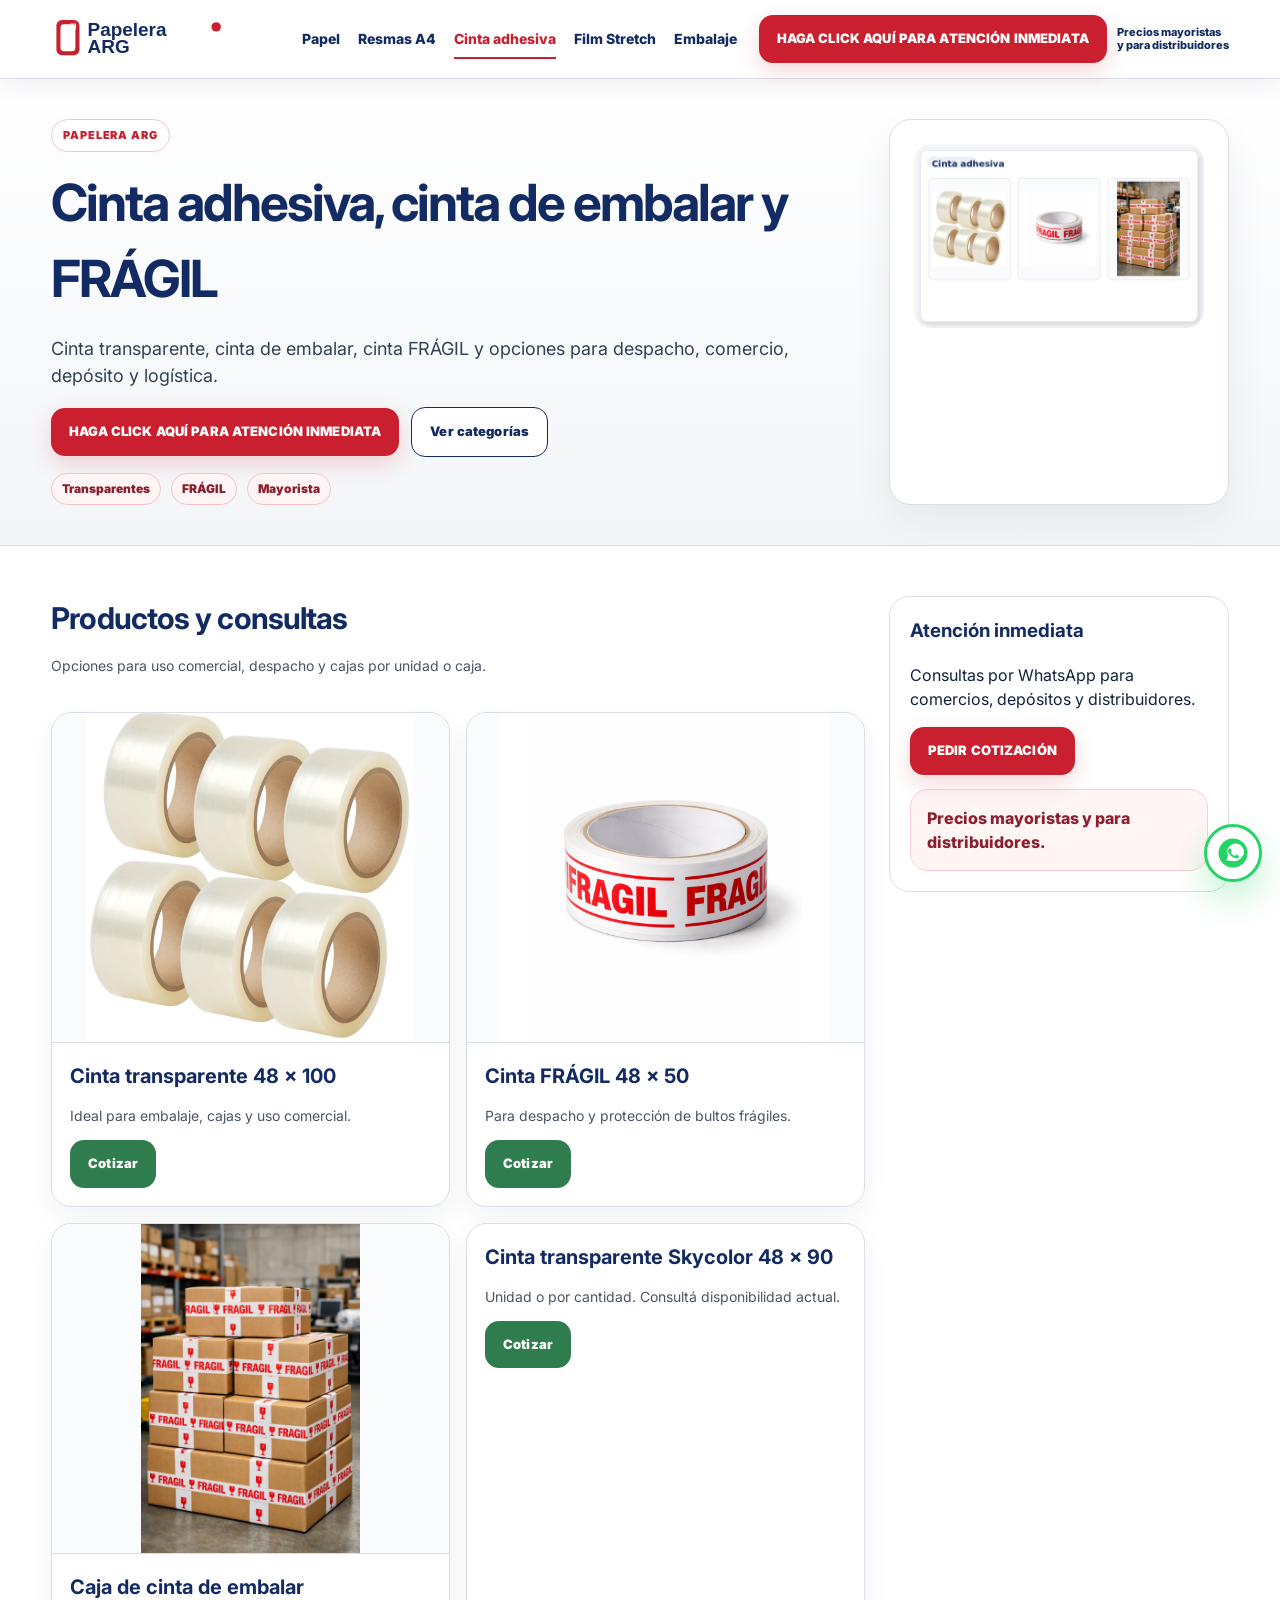
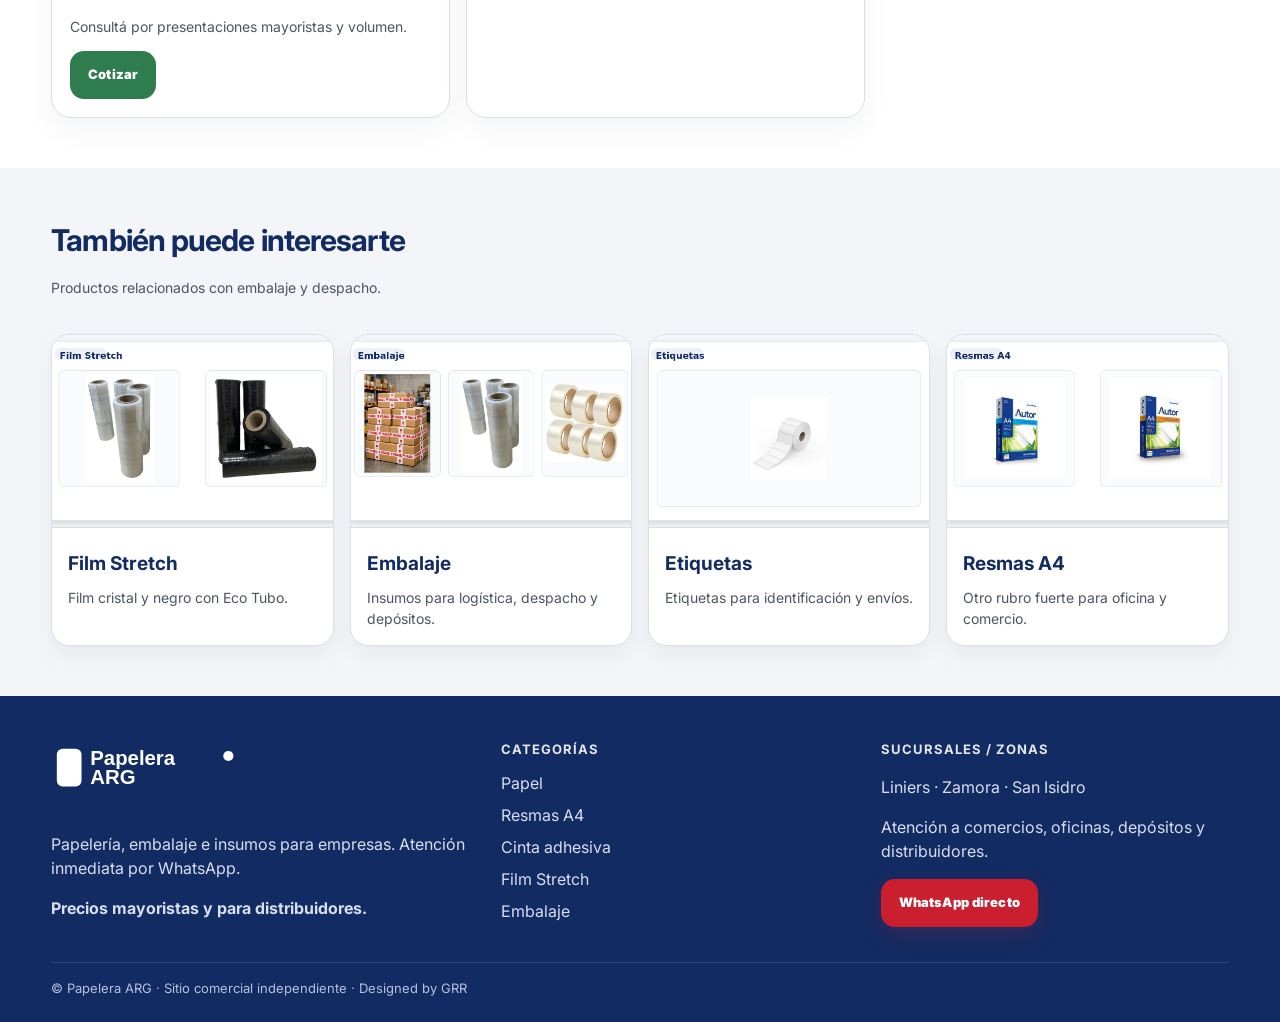
==== cinta-adhesiva.html @ b4f0dc04 "update" ====
<!doctype html><html lang="es-AR"><head><meta charset="utf-8"><meta name="viewport" content="width=device-width, initial-scale=1"><title>Cinta adhesiva, cinta de embalar y FRÁGIL | Papelera ARG</title><meta name="description" content="Cinta transparente, cinta de embalar y cinta FRÁGIL para cajas, despacho y depósito."><link rel="canonical" href="https://www.papelera-arg.com.ar/cinta-adhesiva.html"><meta property="og:title" content="Cinta adhesiva, cinta de embalar y FRÁGIL | Papelera ARG"><meta property="og:description" content="Cinta transparente, cinta de embalar y cinta FRÁGIL para cajas, despacho y depósito."><meta property="og:type" content="website"><link rel="icon" href="assets/img/favicon.svg" type="image/svg+xml"><link rel="preconnect" href="https://fonts.googleapis.com"><link rel="preconnect" href="https://fonts.gstatic.com" crossorigin><link href="https://fonts.googleapis.com/css2?family=Inter:wght@400;600;700;800;900&display=swap" rel="stylesheet"><link rel="stylesheet" href="assets/style.css"></head><body><header class="topbar"><div class="container nav"><a class="logo" href="index.html"><img src="assets/img/logo.svg" alt="Papelera ARG"></a><nav class="menu" data-menu><a class="" href="papel.html">Papel</a><a class="" href="resmas-a4.html">Resmas A4</a><a class="active" href="cinta-adhesiva.html">Cinta adhesiva</a><a class="" href="film-stretch.html">Film Stretch</a><a class="" href="embalaje.html">Embalaje</a></nav><div class="top-action"><a class="btn primary" href="https://wa.me/5491159468220?text=Hola%2C%20vengo%20de%20Papelera%20ARG.%20Quiero%20atenci%C3%B3n%20inmediata%20por%20una%20cotizaci%C3%B3n." target="_blank" rel="noopener">HAGA CLICK AQUÍ PARA ATENCIÓN INMEDIATA</a><span class="micro">Precios mayoristas<br>y para distribuidores</span></div><button class="mobile-toggle" data-menu-toggle>Menú</button></div></header><main>
<section class="page-hero"><div class="container content-grid"><div><span class="kicker">Papelera ARG</span><h1>Cinta adhesiva, cinta de embalar y FRÁGIL</h1><p>Cinta transparente, cinta de embalar, cinta FRÁGIL y opciones para despacho, comercio, depósito y logística.</p><div class="hero-actions"><a class="btn primary" href="https://wa.me/5491159468220?text=Hola%2C%20vengo%20de%20Papelera%20ARG.%20Quiero%20cotizar%20cinta%20adhesiva." target="_blank">HAGA CLICK AQUÍ PARA ATENCIÓN INMEDIATA</a><a class="btn outline" href="index.html#productos">Ver categorías</a></div><div class="quick-links"><span class="tag">Transparentes</span><span class="tag">FRÁGIL</span><span class="tag">Mayorista</span></div></div><div class="hero-visual"><img src="assets/img/cintas-card.png" alt="Cinta adhesiva"></div></div></section>
<section class="section"><div class="container content-grid"><div><div class="section-head"><div><h2>Productos y consultas</h2><p>Opciones para uso comercial, despacho y cajas por unidad o caja.</p></div></div><div class="product-grid"><div class="card product-card-image"><img src="assets/img/tape_transparent.png" alt="Cinta transparente"><div class="product"><h3>Cinta transparente 48 x 100</h3><p>Ideal para embalaje, cajas y uso comercial.</p><a class="btn green" href="https://wa.me/5491159468220?text=Hola%2C%20Quiero%20cotizar%20Cinta%20transparente%2048x100" target="_blank">Cotizar</a></div></div><div class="card product-card-image"><img src="assets/img/fragil_roll.png" alt="Cinta FRÁGIL"><div class="product"><h3>Cinta FRÁGIL 48 x 50</h3><p>Para despacho y protección de bultos frágiles.</p><a class="btn green" href="https://wa.me/5491159468220?text=Hola%2C%20Quiero%20cotizar%20Cinta%20FR%C3%81GIL%2048x50" target="_blank">Cotizar</a></div></div><div class="card product-card-image"><img src="assets/img/fragil_boxes.png" alt="Cajas con cinta frágil"><div class="product"><h3>Caja de cinta de embalar</h3><p>Consultá por presentaciones mayoristas y volumen.</p><a class="btn green" href="https://wa.me/5491159468220?text=Hola%2C%20Quiero%20cotizar%20caja%20de%20cinta%20de%20embalar" target="_blank">Cotizar</a></div></div><div class="card product"><h3>Cinta transparente Skycolor 48 x 90</h3><p>Unidad o por cantidad. Consultá disponibilidad actual.</p><a class="btn green" href="https://wa.me/5491159468220?text=Hola%2C%20Quiero%20cotizar%20Cinta%20transparente%20Skycolor%2048x90" target="_blank">Cotizar</a></div></div></div><aside class="sidebox"><h3>Atención inmediata</h3><p>Consultas por WhatsApp para comercios, depósitos y distribuidores.</p><a class="btn primary" href="https://wa.me/5491159468220?text=Hola%2C%20vengo%20de%20Papelera%20ARG.%20Quiero%20cotizar%20cinta%20adhesiva." target="_blank">PEDIR COTIZACIÓN</a><div style="height:14px"></div><div class="notice">Precios mayoristas y para distribuidores.</div></aside></div></section>
<section class="section alt"><div class="container"><div class="section-head"><div><h2>También puede interesarte</h2><p>Productos relacionados con embalaje y despacho.</p></div></div><div class="mini-grid"><div class="mini-card"><img src="assets/img/film-card.png" alt="Film Stretch"><div class="body"><h3>Film Stretch</h3><p>Film cristal y negro con Eco Tubo.</p></div></div><div class="mini-card"><img src="assets/img/embalaje-card.png" alt="Embalaje"><div class="body"><h3>Embalaje</h3><p>Insumos para logística, despacho y depósitos.</p></div></div><div class="mini-card"><img src="assets/img/labels-card.png" alt="Etiquetas"><div class="body"><h3>Etiquetas</h3><p>Etiquetas para identificación y envíos.</p></div></div><div class="mini-card"><img src="assets/img/resmas-card.png" alt="Resmas"><div class="body"><h3>Resmas A4</h3><p>Otro rubro fuerte para oficina y comercio.</p></div></div></div></div></section>
</main><footer class="footer"><div class="container"><div class="footer-grid"><div><img src="assets/img/logo.svg" alt="Papelera ARG" style="height:58px;filter:brightness(0) invert(1);margin-bottom:12px"><p>Papelería, embalaje e insumos para empresas. Atención inmediata por WhatsApp.</p><p><strong>Precios mayoristas y para distribuidores.</strong></p></div><div><h4>Categorías</h4><div class="footer-links"><a href="papel.html">Papel</a><a href="resmas-a4.html">Resmas A4</a><a href="cinta-adhesiva.html">Cinta adhesiva</a><a href="film-stretch.html">Film Stretch</a><a href="embalaje.html">Embalaje</a></div></div><div><h4>Sucursales / zonas</h4><p>Liniers · Zamora · San Isidro</p><p>Atención a comercios, oficinas, depósitos y distribuidores.</p><a class="btn primary" href="https://wa.me/5491159468220?text=Hola%2C%20vengo%20de%20Papelera%20ARG.%20Quiero%20pedir%20una%20cotizaci%C3%B3n." target="_blank">WhatsApp directo</a></div></div><div class="copy">© Papelera ARG · Sitio comercial independiente · Designed by GRR</div></div></footer><a class="float-wa" aria-label="WhatsApp" href="https://wa.me/5491159468220?text=Hola%2C%20vengo%20de%20Papelera%20ARG.%20Quiero%20pedir%20una%20cotizaci%C3%B3n." target="_blank"><img src="assets/img/wa.svg" alt="WhatsApp"></a><script src="assets/app.js"></script></body></html>
---- assets/style.css ----
:root{
  --navy:#132b63;
  --navy2:#0f2250;
  --red:#c91f2e;
  --red2:#ab1b28;
  --green:#2f7d4e;
  --ink:#14213d;
  --muted:#4b5563;
  --line:#d9dee7;
  --soft:#f3f5f8;
  --soft2:#eef1f5;
  --wa:#25D366;
}
*{box-sizing:border-box}
html{scroll-behavior:smooth}
body{margin:0;font-family:Inter,Arial,sans-serif;color:var(--ink);background:#fff;line-height:1.5}
a{text-decoration:none;color:inherit}
img{max-width:100%}
.container{width:min(1180px,92%);margin:auto}
.topbar{position:sticky;top:0;z-index:50;background:#fff;border-bottom:1px solid var(--line);box-shadow:0 8px 24px rgba(20,33,61,.06)}
.nav{min-height:78px;display:flex;align-items:center;gap:22px}
.logo img{height:54px;display:block}
.menu{display:flex;gap:18px;margin-left:auto;font-weight:800;font-size:14px}
.menu a{padding:8px 0;color:var(--navy);border-bottom:2px solid transparent}
.menu a:hover,.menu a.active{color:var(--red);border-color:var(--red)}
.top-action{display:flex;align-items:center;gap:10px}
.btn{display:inline-flex;align-items:center;justify-content:center;border-radius:14px;padding:14px 18px;font-weight:900;font-size:13px;letter-spacing:.01em;border:0;transition:.18s;text-align:center}
.primary{background:var(--red);color:#fff;box-shadow:0 8px 22px rgba(201,31,46,.18)}
.primary:hover{background:var(--red2)}
.green{background:var(--green);color:#fff}
.outline{border:1px solid var(--navy);background:#fff;color:var(--navy)}
.micro{font-size:11px;color:var(--navy);font-weight:800;line-height:1.2;max-width:120px}
.mobile-toggle{display:none;border:1px solid var(--line);background:#fff;border-radius:12px;padding:10px 12px;font-weight:900;color:var(--navy)}
.hero{background:linear-gradient(180deg,#fff 0,var(--soft) 100%);padding:54px 0 34px}
.hero-grid,.eco-box{display:grid;grid-template-columns:1.08fr .92fr;gap:34px;align-items:center}
.kicker{display:inline-flex;background:#fff;color:var(--red);border:1px solid #f3c6cc;padding:7px 11px;border-radius:999px;text-transform:uppercase;font-size:11px;font-weight:900;letter-spacing:.08em}
.hero h1{font-size:clamp(34px,5vw,58px);line-height:1.02;margin:16px 0 12px;letter-spacing:-.04em;color:var(--navy)}
.lead{font-size:18px;color:#334155;max-width:760px;margin:0 0 20px}
.hero-actions{display:flex;gap:12px;flex-wrap:wrap;align-items:center}
.hero-visual{background:#fff;border:1px solid var(--line);border-radius:22px;padding:24px;box-shadow:0 18px 42px rgba(20,33,61,.06)}
.hero-visual h3{margin:0 0 12px;color:var(--navy);font-size:20px}
.hero-list{display:grid;gap:10px}
.hero-list div{background:var(--soft);border:1px solid var(--line);border-left:4px solid var(--red);border-radius:12px;padding:12px 14px;font-weight:700;color:var(--navy)}
.hero-note{margin-top:14px;color:var(--muted);font-size:14px}
.trust-row{display:grid;grid-template-columns:repeat(3,1fr);gap:12px;margin-top:22px}
.trust{background:#fff;border:1px solid var(--line);border-radius:16px;padding:15px}
.trust strong{display:block;margin-bottom:4px;color:var(--navy)}
.trust span,.cat-body p,.section-head p,.branch p,.product p,.mini-text{color:var(--muted);font-size:14px}
.section{padding:50px 0}
.section.alt{background:var(--soft)}
.section-head{display:flex;align-items:end;justify-content:space-between;gap:18px;margin-bottom:22px}
.section-head h2{margin:0;font-size:30px;letter-spacing:-.03em;color:var(--navy)}
.grid{display:grid;gap:18px}
.cols-5{grid-template-columns:repeat(5,1fr)}
.cols-4{grid-template-columns:repeat(4,1fr)}
.cols-3{grid-template-columns:repeat(3,1fr)}
.card{background:#fff;border:1px solid var(--line);border-radius:20px;overflow:hidden;box-shadow:0 12px 28px rgba(20,33,61,.05)}
.cat-card{transition:.18s}
.cat-card:hover{transform:translateY(-3px);box-shadow:0 18px 36px rgba(20,33,61,.10)}
.cat-card img{width:100%;aspect-ratio:1.45/1;object-fit:cover;border-bottom:1px solid var(--line);background:#f8fafc}
.cat-body,.product{padding:18px}
.cat-body h3,.product h3{margin:0 0 8px;font-size:20px;color:var(--navy)}
.tags{display:flex;gap:8px;flex-wrap:wrap;margin-top:10px}
.tag{font-size:12px;background:#eef2ff;color:var(--navy);padding:6px 10px;border-radius:999px;font-weight:900;border:1px solid #d7def3}
.secondary-strip{display:grid;grid-template-columns:repeat(4,1fr);gap:12px;margin-top:18px}
.secondary-item{background:#fff;border:1px dashed #c8cfdb;border-radius:14px;padding:14px;text-align:center;font-weight:800;color:var(--navy)}
.eco-band{background:linear-gradient(135deg,#f7faf8,#eef4ef);border-top:1px solid var(--line);border-bottom:1px solid var(--line);padding:50px 0}
.eco-title{font-size:40px;line-height:1.03;margin:10px 0;color:var(--navy)}
.eco-list{display:grid;gap:12px}
.eco-item{background:#fff;border:1px solid #cfe1d4;border-left:6px solid var(--green);border-radius:16px;padding:16px;font-weight:900;color:#214f34}
.branch-grid{display:grid;grid-template-columns:repeat(3,1fr);gap:16px}
.branch{border:1px solid var(--line);border-radius:18px;padding:18px;background:#fff}
.branch strong{color:var(--navy)}
.footer{background:var(--navy);color:#e5e7eb;padding:44px 0 24px}
.footer-grid{display:grid;grid-template-columns:1.2fr 1fr 1fr;gap:32px}
.footer p{color:#d8dfef}.footer h4{margin:0 0 12px;text-transform:uppercase;font-size:13px;letter-spacing:.08em}.footer-links{display:grid;gap:8px;color:#d8dfef}.copy{border-top:1px solid rgba(255,255,255,.12);margin-top:26px;padding-top:16px;color:#b6c1db;font-size:13px}
.float-wa{position:fixed;right:18px;bottom:18px;width:58px;height:58px;border-radius:50%;background:#fff;display:flex;align-items:center;justify-content:center;box-shadow:0 16px 34px rgba(37,211,102,.28);z-index:60;border:3px solid var(--wa)}
.float-wa img{width:30px;height:30px;display:block}
.page-hero{background:linear-gradient(180deg,#fff 0,var(--soft) 100%);border-bottom:1px solid var(--line);padding:40px 0}
.page-hero h1{font-size:clamp(32px,4vw,52px);margin:12px 0 10px;letter-spacing:-.04em;color:var(--navy)}
.page-hero p{max-width:760px;color:#334155;font-size:18px}.content-grid{display:grid;grid-template-columns:1fr 340px;gap:24px}.sidebox{background:#fff;border:1px solid var(--line);border-radius:20px;padding:20px;align-self:start;position:sticky;top:96px}.sidebox h3{color:var(--navy);margin-top:0}.notice{background:#fff5f5;border:1px solid #fecdd3;border-radius:18px;padding:16px;color:#8a1f2d;font-weight:800}
.quick-links{display:flex;flex-wrap:wrap;gap:10px;margin-top:16px}
.quick-links .tag{background:#fff5f5;color:#8a1f2d;border-color:#f5c2cb}
@media(max-width:980px){.menu{display:none;position:absolute;left:4%;right:4%;top:78px;background:#fff;border:1px solid var(--line);border-radius:18px;padding:14px;box-shadow:0 18px 45px rgba(15,23,42,.12)}.menu.open{display:grid}.mobile-toggle{display:block;margin-left:auto}.top-action{display:flex;gap:8px;margin-left:auto}.top-action .btn{font-size:11px;padding:10px 12px;line-height:1.2}.top-action .micro{display:none}.hero-grid,.eco-box,.content-grid{grid-template-columns:1fr}.cols-5,.cols-4{grid-template-columns:repeat(2,1fr)}.cols-3,.branch-grid,.footer-grid,.trust-row,.secondary-strip{grid-template-columns:1fr}.nav{gap:12px}.logo img{height:46px}.btn{padding:12px 14px}.hero h1{font-size:42px}.lead{font-size:17px}}
@media(max-width:540px){.cols-5,.cols-4{grid-template-columns:1fr}.hero{padding-top:34px}.section{padding:38px 0}.hero-actions{align-items:stretch}.hero-actions .btn{width:100%}.nav{min-height:72px}.menu{top:72px}.hero h1{font-size:36px}.eco-title{font-size:31px}.float-wa{width:54px;height:54px}.section-head h2{font-size:26px}.logo img{height:42px}.top-action .btn{font-size:10px;padding:9px 10px}.mobile-toggle{padding:8px 10px}}


.hero-visual img,.hero-photo{width:100%;border-radius:18px;display:block}
.mini-grid{display:grid;grid-template-columns:repeat(4,1fr);gap:16px}
.mini-card{background:#fff;border:1px solid var(--line);border-radius:18px;overflow:hidden;box-shadow:0 10px 24px rgba(20,33,61,.05)}
.mini-card img{width:100%;aspect-ratio:1.45/1;object-fit:cover;background:#fafbfc;border-bottom:1px solid var(--line)}
.mini-card .body{padding:16px}.mini-card h3{margin:0 0 8px;font-size:19px;color:var(--navy)}
.mini-card p{margin:0;color:var(--muted);font-size:14px}
.provider-band{background:var(--navy);color:#fff;padding:46px 0}.provider-band h2{margin:0 0 10px;font-size:34px;letter-spacing:-.03em}.provider-band p{max-width:820px;color:#dbe6ff}
.provider-band .btn{margin-top:14px}
.compare-image{border-radius:18px;border:1px solid #cfe1d4;box-shadow:0 16px 32px rgba(20,33,61,.08);width:100%;display:block}
.product-grid{display:grid;grid-template-columns:repeat(2,1fr);gap:16px}.product-card-image{display:flex;flex-direction:column;overflow:hidden}.product-card-image img{width:100%;aspect-ratio:1.2/1;object-fit:contain;background:#fafbfc;border-bottom:1px solid var(--line)}
.page-list{display:grid;gap:12px;margin-top:14px}.page-list div{background:#fff;border:1px solid var(--line);border-left:4px solid var(--red);padding:13px 14px;border-radius:12px;font-weight:700;color:var(--navy)}
.external-link{display:inline-flex;align-items:center;gap:10px;padding:12px 14px;border-radius:14px;background:#eef2ff;color:var(--navy);font-weight:800;margin-top:12px;border:1px solid #d7def3}
.external-link:hover{background:#e5ebfb}
@media(max-width:980px){.mini-grid,.product-grid{grid-template-columns:1fr 1fr}}
@media(max-width:540px){.mini-grid,.product-grid{grid-template-columns:1fr}.provider-band h2{font-size:28px}}
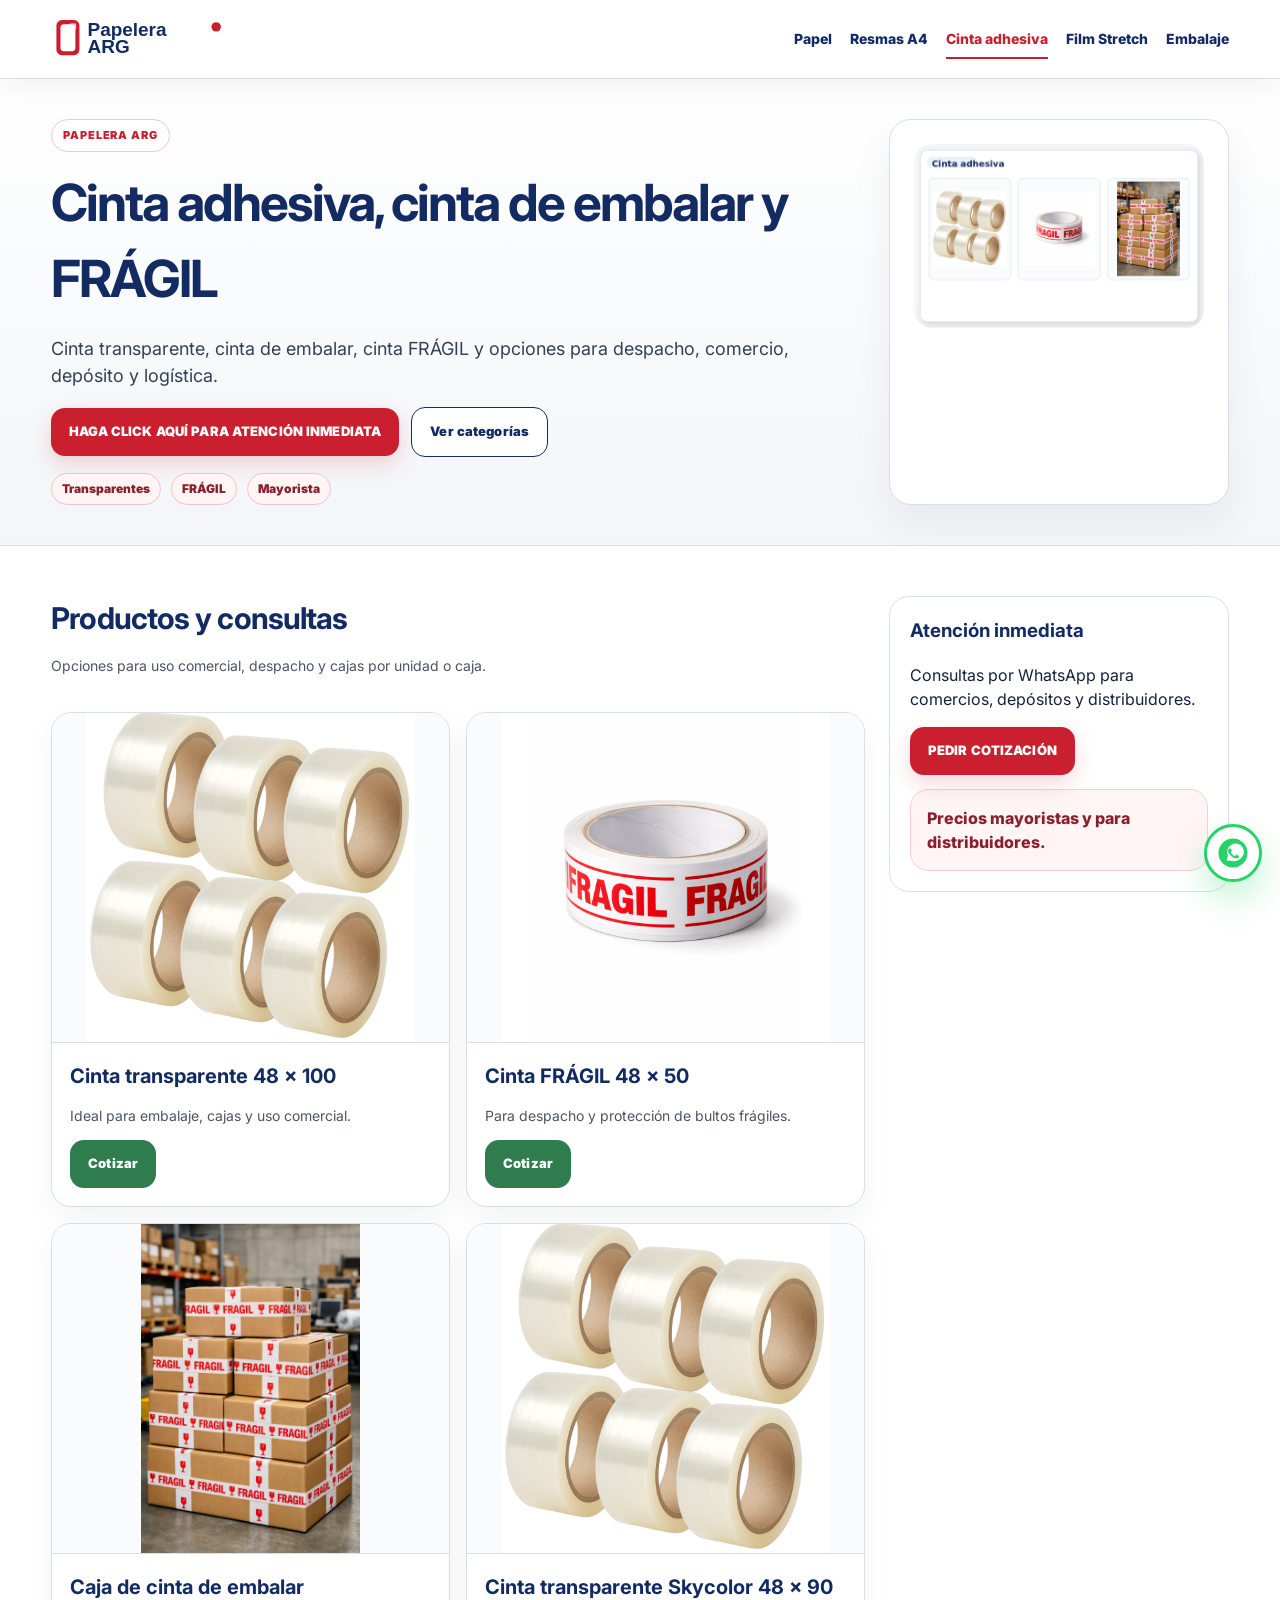
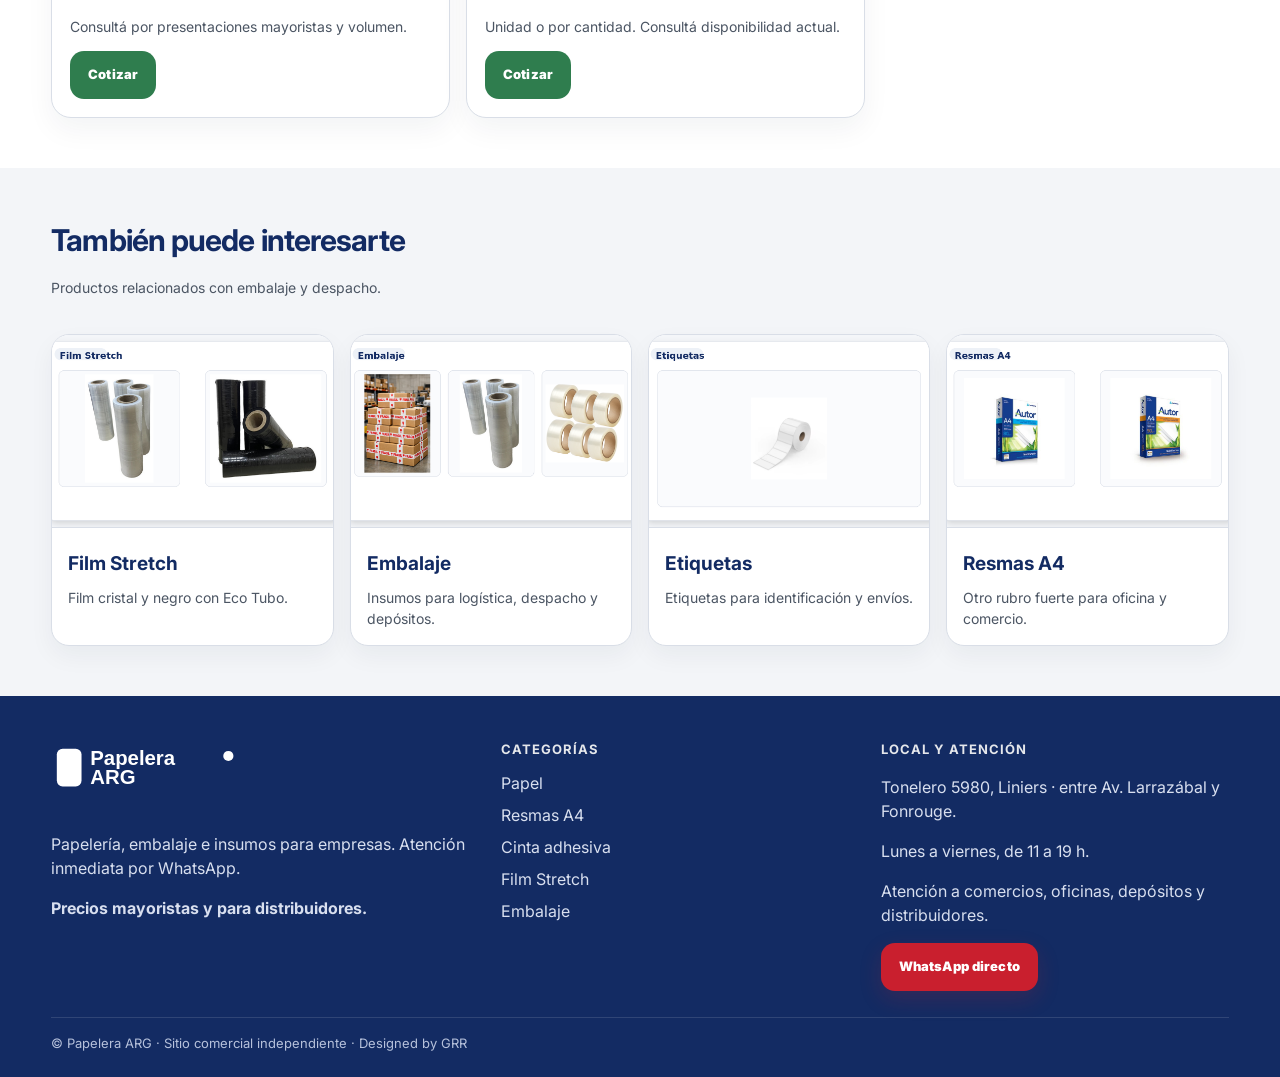
==== commit 2bb208a0: "update" ====
--- a/cinta-adhesiva.html
+++ b/cinta-adhesiva.html
@@ -1,5 +1,5 @@
-<!doctype html><html lang="es-AR"><head><meta charset="utf-8"><meta name="viewport" content="width=device-width, initial-scale=1"><title>Cinta adhesiva, cinta de embalar y FRÁGIL | Papelera ARG</title><meta name="description" content="Cinta transparente, cinta de embalar y cinta FRÁGIL para cajas, despacho y depósito."><link rel="canonical" href="https://www.papelera-arg.com.ar/cinta-adhesiva.html"><meta property="og:title" content="Cinta adhesiva, cinta de embalar y FRÁGIL | Papelera ARG"><meta property="og:description" content="Cinta transparente, cinta de embalar y cinta FRÁGIL para cajas, despacho y depósito."><meta property="og:type" content="website"><link rel="icon" href="assets/img/favicon.svg" type="image/svg+xml"><link rel="preconnect" href="https://fonts.googleapis.com"><link rel="preconnect" href="https://fonts.gstatic.com" crossorigin><link href="https://fonts.googleapis.com/css2?family=Inter:wght@400;600;700;800;900&display=swap" rel="stylesheet"><link rel="stylesheet" href="assets/style.css"></head><body><header class="topbar"><div class="container nav"><a class="logo" href="index.html"><img src="assets/img/logo.svg" alt="Papelera ARG"></a><nav class="menu" data-menu><a class="" href="papel.html">Papel</a><a class="" href="resmas-a4.html">Resmas A4</a><a class="active" href="cinta-adhesiva.html">Cinta adhesiva</a><a class="" href="film-stretch.html">Film Stretch</a><a class="" href="embalaje.html">Embalaje</a></nav><div class="top-action"><a class="btn primary" href="https://wa.me/5491159468220?text=Hola%2C%20vengo%20de%20Papelera%20ARG.%20Quiero%20atenci%C3%B3n%20inmediata%20por%20una%20cotizaci%C3%B3n." target="_blank" rel="noopener">HAGA CLICK AQUÍ PARA ATENCIÓN INMEDIATA</a><span class="micro">Precios mayoristas<br>y para distribuidores</span></div><button class="mobile-toggle" data-menu-toggle>Menú</button></div></header><main>
+<!doctype html><html lang="es-AR"><head><meta charset="utf-8"><meta name="viewport" content="width=device-width, initial-scale=1"><title>Cinta adhesiva, cinta de embalar y FRÁGIL | Papelera ARG</title><meta name="description" content="Cinta transparente, cinta de embalar y cinta FRÁGIL para cajas, despacho y depósito."><link rel="canonical" href="https://www.papelera-arg.com.ar/cinta-adhesiva.html"><meta property="og:title" content="Cinta adhesiva, cinta de embalar y FRÁGIL | Papelera ARG"><meta property="og:description" content="Cinta transparente, cinta de embalar y cinta FRÁGIL para cajas, despacho y depósito."><meta property="og:type" content="website"><link rel="icon" href="assets/img/favicon.svg" type="image/svg+xml"><link rel="preconnect" href="https://fonts.googleapis.com"><link rel="preconnect" href="https://fonts.gstatic.com" crossorigin><link href="https://fonts.googleapis.com/css2?family=Inter:wght@400;600;700;800;900&display=swap" rel="stylesheet"><link rel="stylesheet" href="assets/style.css"></head><body><header class="topbar"><div class="container nav"><a class="logo" href="index.html"><img src="assets/img/logo.svg" alt="Papelera ARG"></a><nav class="menu" data-menu><a class="" href="papel.html">Papel</a><a class="" href="resmas-a4.html">Resmas A4</a><a class="active" href="cinta-adhesiva.html">Cinta adhesiva</a><a class="" href="film-stretch.html">Film Stretch</a><a class="" href="embalaje.html">Embalaje</a></nav><button class="mobile-toggle" data-menu-toggle>Menú</button></div></header><main>
 <section class="page-hero"><div class="container content-grid"><div><span class="kicker">Papelera ARG</span><h1>Cinta adhesiva, cinta de embalar y FRÁGIL</h1><p>Cinta transparente, cinta de embalar, cinta FRÁGIL y opciones para despacho, comercio, depósito y logística.</p><div class="hero-actions"><a class="btn primary" href="https://wa.me/5491159468220?text=Hola%2C%20vengo%20de%20Papelera%20ARG.%20Quiero%20cotizar%20cinta%20adhesiva." target="_blank">HAGA CLICK AQUÍ PARA ATENCIÓN INMEDIATA</a><a class="btn outline" href="index.html#productos">Ver categorías</a></div><div class="quick-links"><span class="tag">Transparentes</span><span class="tag">FRÁGIL</span><span class="tag">Mayorista</span></div></div><div class="hero-visual"><img src="assets/img/cintas-card.png" alt="Cinta adhesiva"></div></div></section>
-<section class="section"><div class="container content-grid"><div><div class="section-head"><div><h2>Productos y consultas</h2><p>Opciones para uso comercial, despacho y cajas por unidad o caja.</p></div></div><div class="product-grid"><div class="card product-card-image"><img src="assets/img/tape_transparent.png" alt="Cinta transparente"><div class="product"><h3>Cinta transparente 48 x 100</h3><p>Ideal para embalaje, cajas y uso comercial.</p><a class="btn green" href="https://wa.me/5491159468220?text=Hola%2C%20Quiero%20cotizar%20Cinta%20transparente%2048x100" target="_blank">Cotizar</a></div></div><div class="card product-card-image"><img src="assets/img/fragil_roll.png" alt="Cinta FRÁGIL"><div class="product"><h3>Cinta FRÁGIL 48 x 50</h3><p>Para despacho y protección de bultos frágiles.</p><a class="btn green" href="https://wa.me/5491159468220?text=Hola%2C%20Quiero%20cotizar%20Cinta%20FR%C3%81GIL%2048x50" target="_blank">Cotizar</a></div></div><div class="card product-card-image"><img src="assets/img/fragil_boxes.png" alt="Cajas con cinta frágil"><div class="product"><h3>Caja de cinta de embalar</h3><p>Consultá por presentaciones mayoristas y volumen.</p><a class="btn green" href="https://wa.me/5491159468220?text=Hola%2C%20Quiero%20cotizar%20caja%20de%20cinta%20de%20embalar" target="_blank">Cotizar</a></div></div><div class="card product"><h3>Cinta transparente Skycolor 48 x 90</h3><p>Unidad o por cantidad. Consultá disponibilidad actual.</p><a class="btn green" href="https://wa.me/5491159468220?text=Hola%2C%20Quiero%20cotizar%20Cinta%20transparente%20Skycolor%2048x90" target="_blank">Cotizar</a></div></div></div><aside class="sidebox"><h3>Atención inmediata</h3><p>Consultas por WhatsApp para comercios, depósitos y distribuidores.</p><a class="btn primary" href="https://wa.me/5491159468220?text=Hola%2C%20vengo%20de%20Papelera%20ARG.%20Quiero%20cotizar%20cinta%20adhesiva." target="_blank">PEDIR COTIZACIÓN</a><div style="height:14px"></div><div class="notice">Precios mayoristas y para distribuidores.</div></aside></div></section>
+<section class="section"><div class="container content-grid"><div><div class="section-head"><div><h2>Productos y consultas</h2><p>Opciones para uso comercial, despacho y cajas por unidad o caja.</p></div></div><div class="product-grid"><div class="card product-card-image"><img src="assets/img/tape_transparent.png" alt="Cinta transparente"><div class="product"><h3>Cinta transparente 48 x 100</h3><p>Ideal para embalaje, cajas y uso comercial.</p><a class="btn green" href="https://wa.me/5491159468220?text=Hola%2C%20Quiero%20cotizar%20Cinta%20transparente%2048x100" target="_blank">Cotizar</a></div></div><div class="card product-card-image"><img src="assets/img/fragil_roll.png" alt="Cinta FRÁGIL"><div class="product"><h3>Cinta FRÁGIL 48 x 50</h3><p>Para despacho y protección de bultos frágiles.</p><a class="btn green" href="https://wa.me/5491159468220?text=Hola%2C%20Quiero%20cotizar%20Cinta%20FR%C3%81GIL%2048x50" target="_blank">Cotizar</a></div></div><div class="card product-card-image"><img src="assets/img/fragil_boxes.png" alt="Cajas con cinta frágil"><div class="product"><h3>Caja de cinta de embalar</h3><p>Consultá por presentaciones mayoristas y volumen.</p><a class="btn green" href="https://wa.me/5491159468220?text=Hola%2C%20Quiero%20cotizar%20caja%20de%20cinta%20de%20embalar" target="_blank">Cotizar</a></div></div><div class="card product-card-image"><img src="assets/img/tape_transparent.png" alt="Cinta transparente Skycolor" loading="lazy"><div class="product"><h3>Cinta transparente Skycolor 48 x 90</h3><p>Unidad o por cantidad. Consultá disponibilidad actual.</p><a class="btn green" href="https://wa.me/5491159468220?text=Hola%2C%20Quiero%20cotizar%20Cinta%20transparente%20Skycolor%2048x90" target="_blank">Cotizar</a></div></div></div></div><aside class="sidebox"><h3>Atención inmediata</h3><p>Consultas por WhatsApp para comercios, depósitos y distribuidores.</p><a class="btn primary" href="https://wa.me/5491159468220?text=Hola%2C%20vengo%20de%20Papelera%20ARG.%20Quiero%20cotizar%20cinta%20adhesiva." target="_blank">PEDIR COTIZACIÓN</a><div style="height:14px"></div><div class="notice">Precios mayoristas y para distribuidores.</div></aside></div></section>
 <section class="section alt"><div class="container"><div class="section-head"><div><h2>También puede interesarte</h2><p>Productos relacionados con embalaje y despacho.</p></div></div><div class="mini-grid"><div class="mini-card"><img src="assets/img/film-card.png" alt="Film Stretch"><div class="body"><h3>Film Stretch</h3><p>Film cristal y negro con Eco Tubo.</p></div></div><div class="mini-card"><img src="assets/img/embalaje-card.png" alt="Embalaje"><div class="body"><h3>Embalaje</h3><p>Insumos para logística, despacho y depósitos.</p></div></div><div class="mini-card"><img src="assets/img/labels-card.png" alt="Etiquetas"><div class="body"><h3>Etiquetas</h3><p>Etiquetas para identificación y envíos.</p></div></div><div class="mini-card"><img src="assets/img/resmas-card.png" alt="Resmas"><div class="body"><h3>Resmas A4</h3><p>Otro rubro fuerte para oficina y comercio.</p></div></div></div></div></section>
-</main><footer class="footer"><div class="container"><div class="footer-grid"><div><img src="assets/img/logo.svg" alt="Papelera ARG" style="height:58px;filter:brightness(0) invert(1);margin-bottom:12px"><p>Papelería, embalaje e insumos para empresas. Atención inmediata por WhatsApp.</p><p><strong>Precios mayoristas y para distribuidores.</strong></p></div><div><h4>Categorías</h4><div class="footer-links"><a href="papel.html">Papel</a><a href="resmas-a4.html">Resmas A4</a><a href="cinta-adhesiva.html">Cinta adhesiva</a><a href="film-stretch.html">Film Stretch</a><a href="embalaje.html">Embalaje</a></div></div><div><h4>Sucursales / zonas</h4><p>Liniers · Zamora · San Isidro</p><p>Atención a comercios, oficinas, depósitos y distribuidores.</p><a class="btn primary" href="https://wa.me/5491159468220?text=Hola%2C%20vengo%20de%20Papelera%20ARG.%20Quiero%20pedir%20una%20cotizaci%C3%B3n." target="_blank">WhatsApp directo</a></div></div><div class="copy">© Papelera ARG · Sitio comercial independiente · Designed by GRR</div></div></footer><a class="float-wa" aria-label="WhatsApp" href="https://wa.me/5491159468220?text=Hola%2C%20vengo%20de%20Papelera%20ARG.%20Quiero%20pedir%20una%20cotizaci%C3%B3n." target="_blank"><img src="assets/img/wa.svg" alt="WhatsApp"></a><script src="assets/app.js"></script></body></html>+</main><footer class="footer"><div class="container"><div class="footer-grid"><div><img src="assets/img/logo.svg" alt="Papelera ARG" style="height:58px;filter:brightness(0) invert(1);margin-bottom:12px"><p>Papelería, embalaje e insumos para empresas. Atención inmediata por WhatsApp.</p><p><strong>Precios mayoristas y para distribuidores.</strong></p></div><div><h4>Categorías</h4><div class="footer-links"><a href="papel.html">Papel</a><a href="resmas-a4.html">Resmas A4</a><a href="cinta-adhesiva.html">Cinta adhesiva</a><a href="film-stretch.html">Film Stretch</a><a href="embalaje.html">Embalaje</a></div></div><div><h4>Local y atención</h4><p>Tonelero 5980, Liniers · entre Av. Larrazábal y Fonrouge.</p><p>Lunes a viernes, de 11 a 19 h.</p><p>Atención a comercios, oficinas, depósitos y distribuidores.</p><a class="btn primary" href="https://wa.me/5491159468220?text=Hola%2C%20vengo%20de%20Papelera%20ARG.%20Quiero%20pedir%20una%20cotizaci%C3%B3n." target="_blank">WhatsApp directo</a></div></div><div class="copy">© Papelera ARG · Sitio comercial independiente · Designed by GRR</div></div></footer><a class="float-wa" aria-label="WhatsApp" href="https://wa.me/5491159468220?text=Hola%2C%20vengo%20de%20Papelera%20ARG.%20Quiero%20pedir%20una%20cotizaci%C3%B3n." target="_blank"><img src="assets/img/wa.svg" alt="WhatsApp"></a><script src="assets/app.js"></script></body></html>
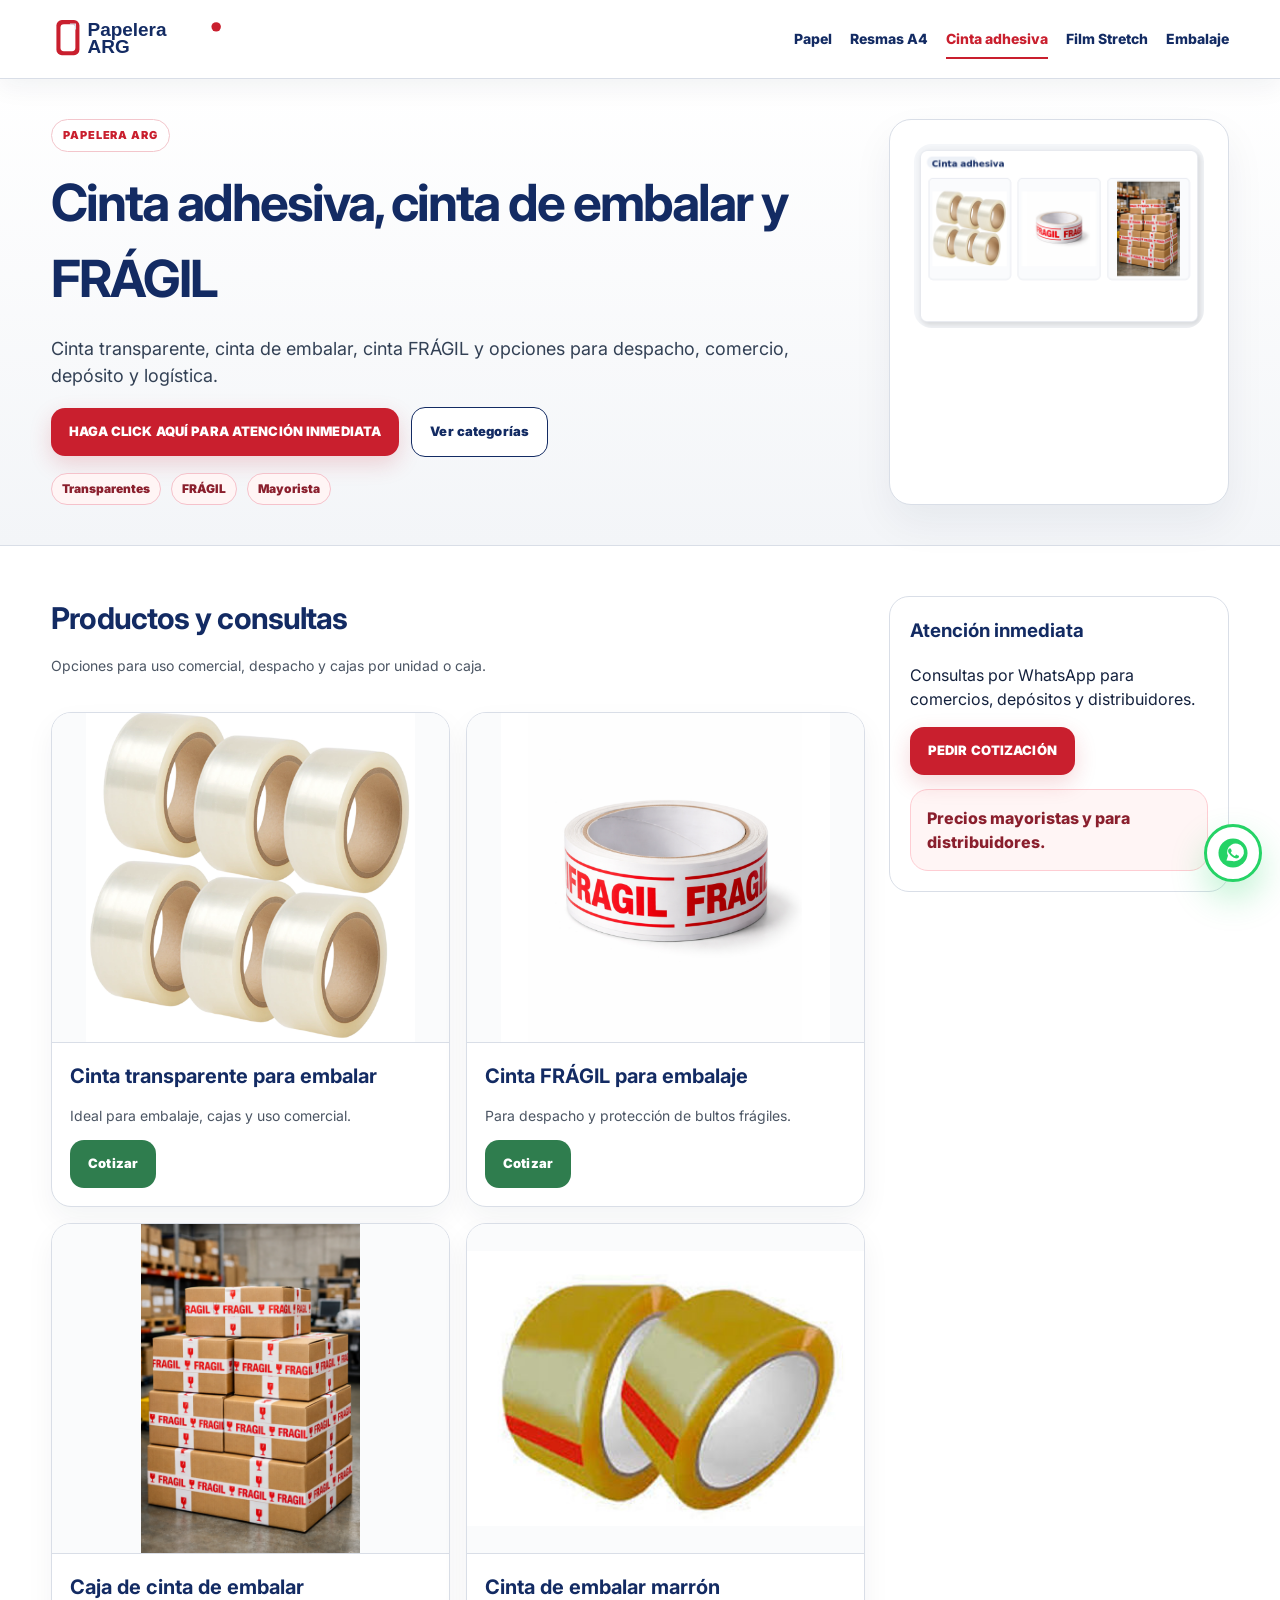
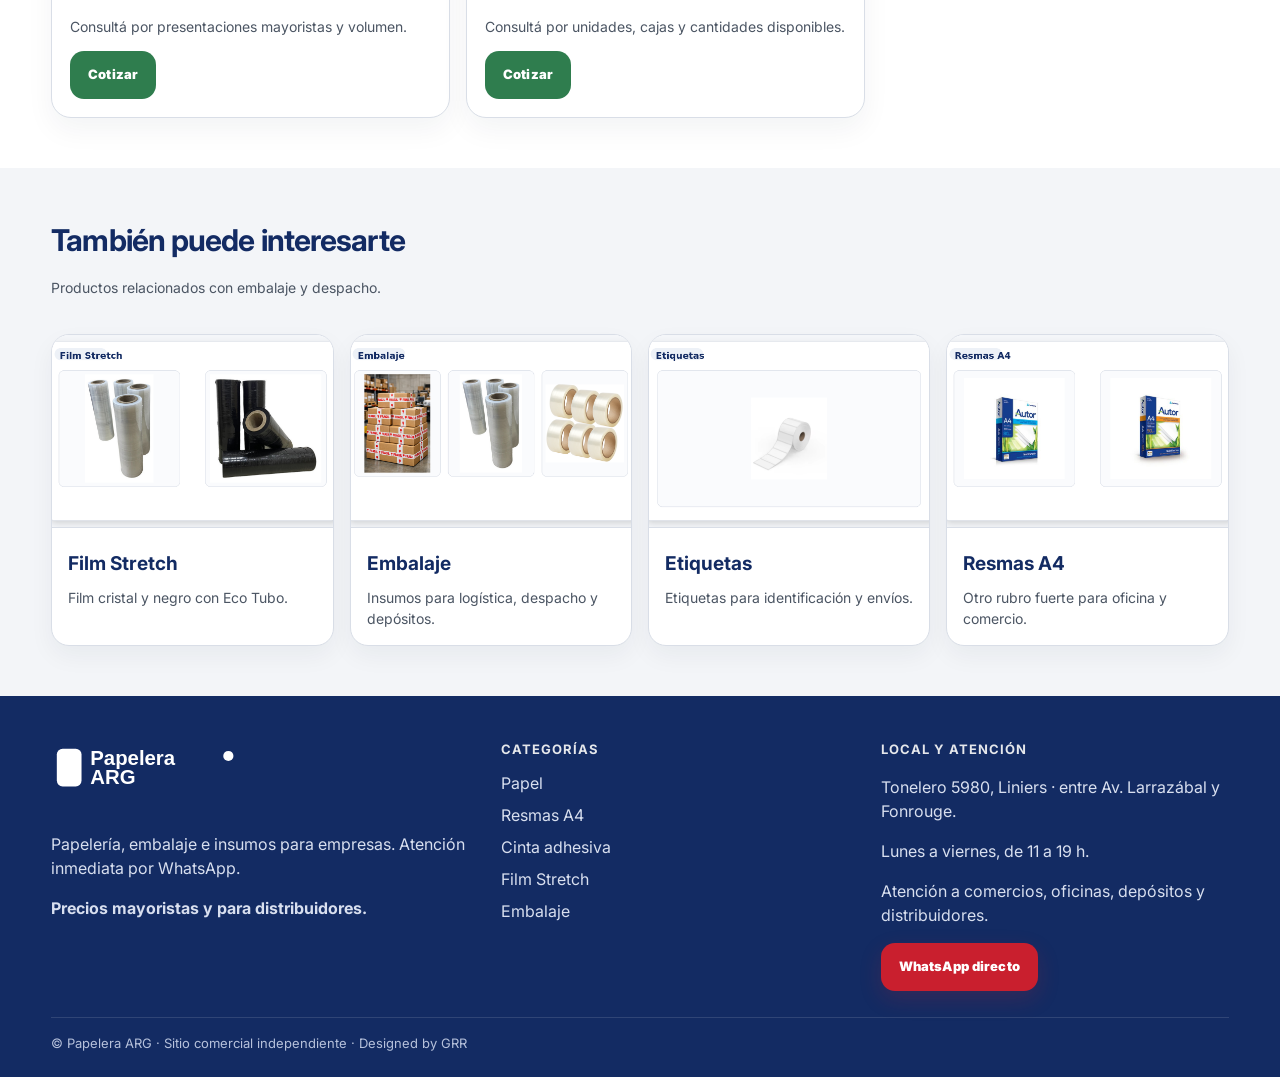
==== commit 58dc1d04: "Add files via upload" ====
--- a/cinta-adhesiva.html
+++ b/cinta-adhesiva.html
@@ -1,5 +1,5 @@
 <!doctype html><html lang="es-AR"><head><meta charset="utf-8"><meta name="viewport" content="width=device-width, initial-scale=1"><title>Cinta adhesiva, cinta de embalar y FRÁGIL | Papelera ARG</title><meta name="description" content="Cinta transparente, cinta de embalar y cinta FRÁGIL para cajas, despacho y depósito."><link rel="canonical" href="https://www.papelera-arg.com.ar/cinta-adhesiva.html"><meta property="og:title" content="Cinta adhesiva, cinta de embalar y FRÁGIL | Papelera ARG"><meta property="og:description" content="Cinta transparente, cinta de embalar y cinta FRÁGIL para cajas, despacho y depósito."><meta property="og:type" content="website"><link rel="icon" href="assets/img/favicon.svg" type="image/svg+xml"><link rel="preconnect" href="https://fonts.googleapis.com"><link rel="preconnect" href="https://fonts.gstatic.com" crossorigin><link href="https://fonts.googleapis.com/css2?family=Inter:wght@400;600;700;800;900&display=swap" rel="stylesheet"><link rel="stylesheet" href="assets/style.css"></head><body><header class="topbar"><div class="container nav"><a class="logo" href="index.html"><img src="assets/img/logo.svg" alt="Papelera ARG"></a><nav class="menu" data-menu><a class="" href="papel.html">Papel</a><a class="" href="resmas-a4.html">Resmas A4</a><a class="active" href="cinta-adhesiva.html">Cinta adhesiva</a><a class="" href="film-stretch.html">Film Stretch</a><a class="" href="embalaje.html">Embalaje</a></nav><button class="mobile-toggle" data-menu-toggle>Menú</button></div></header><main>
 <section class="page-hero"><div class="container content-grid"><div><span class="kicker">Papelera ARG</span><h1>Cinta adhesiva, cinta de embalar y FRÁGIL</h1><p>Cinta transparente, cinta de embalar, cinta FRÁGIL y opciones para despacho, comercio, depósito y logística.</p><div class="hero-actions"><a class="btn primary" href="https://wa.me/5491159468220?text=Hola%2C%20vengo%20de%20Papelera%20ARG.%20Quiero%20cotizar%20cinta%20adhesiva." target="_blank">HAGA CLICK AQUÍ PARA ATENCIÓN INMEDIATA</a><a class="btn outline" href="index.html#productos">Ver categorías</a></div><div class="quick-links"><span class="tag">Transparentes</span><span class="tag">FRÁGIL</span><span class="tag">Mayorista</span></div></div><div class="hero-visual"><img src="assets/img/cintas-card.png" alt="Cinta adhesiva"></div></div></section>
-<section class="section"><div class="container content-grid"><div><div class="section-head"><div><h2>Productos y consultas</h2><p>Opciones para uso comercial, despacho y cajas por unidad o caja.</p></div></div><div class="product-grid"><div class="card product-card-image"><img src="assets/img/tape_transparent.png" alt="Cinta transparente"><div class="product"><h3>Cinta transparente 48 x 100</h3><p>Ideal para embalaje, cajas y uso comercial.</p><a class="btn green" href="https://wa.me/5491159468220?text=Hola%2C%20Quiero%20cotizar%20Cinta%20transparente%2048x100" target="_blank">Cotizar</a></div></div><div class="card product-card-image"><img src="assets/img/fragil_roll.png" alt="Cinta FRÁGIL"><div class="product"><h3>Cinta FRÁGIL 48 x 50</h3><p>Para despacho y protección de bultos frágiles.</p><a class="btn green" href="https://wa.me/5491159468220?text=Hola%2C%20Quiero%20cotizar%20Cinta%20FR%C3%81GIL%2048x50" target="_blank">Cotizar</a></div></div><div class="card product-card-image"><img src="assets/img/fragil_boxes.png" alt="Cajas con cinta frágil"><div class="product"><h3>Caja de cinta de embalar</h3><p>Consultá por presentaciones mayoristas y volumen.</p><a class="btn green" href="https://wa.me/5491159468220?text=Hola%2C%20Quiero%20cotizar%20caja%20de%20cinta%20de%20embalar" target="_blank">Cotizar</a></div></div><div class="card product-card-image"><img src="assets/img/tape_transparent.png" alt="Cinta transparente Skycolor" loading="lazy"><div class="product"><h3>Cinta transparente Skycolor 48 x 90</h3><p>Unidad o por cantidad. Consultá disponibilidad actual.</p><a class="btn green" href="https://wa.me/5491159468220?text=Hola%2C%20Quiero%20cotizar%20Cinta%20transparente%20Skycolor%2048x90" target="_blank">Cotizar</a></div></div></div></div><aside class="sidebox"><h3>Atención inmediata</h3><p>Consultas por WhatsApp para comercios, depósitos y distribuidores.</p><a class="btn primary" href="https://wa.me/5491159468220?text=Hola%2C%20vengo%20de%20Papelera%20ARG.%20Quiero%20cotizar%20cinta%20adhesiva." target="_blank">PEDIR COTIZACIÓN</a><div style="height:14px"></div><div class="notice">Precios mayoristas y para distribuidores.</div></aside></div></section>
+<section class="section"><div class="container content-grid"><div><div class="section-head"><div><h2>Productos y consultas</h2><p>Opciones para uso comercial, despacho y cajas por unidad o caja.</p></div></div><div class="product-grid"><div class="card product-card-image"><img src="assets/img/tape_transparent.png" alt="Cinta transparente"><div class="product"><h3>Cinta transparente para embalar</h3><p>Ideal para embalaje, cajas y uso comercial.</p><a class="btn green" href="https://wa.me/5491159468220?text=Hola%2C%20Quiero%20cotizar%20Cinta%20transparente%20para%20embalar" target="_blank">Cotizar</a></div></div><div class="card product-card-image"><img src="assets/img/fragil_roll.png" alt="Cinta FRÁGIL"><div class="product"><h3>Cinta FRÁGIL para embalaje</h3><p>Para despacho y protección de bultos frágiles.</p><a class="btn green" href="https://wa.me/5491159468220?text=Hola%2C%20Quiero%20cotizar%20Cinta%20FR%C3%81GIL%20para%20embalaje" target="_blank">Cotizar</a></div></div><div class="card product-card-image"><img src="assets/img/fragil_boxes.png" alt="Cajas con cinta frágil"><div class="product"><h3>Caja de cinta de embalar</h3><p>Consultá por presentaciones mayoristas y volumen.</p><a class="btn green" href="https://wa.me/5491159468220?text=Hola%2C%20Quiero%20cotizar%20caja%20de%20cinta%20de%20embalar" target="_blank">Cotizar</a></div></div><div class="card product-card-image"><img src="assets/img/cinta-embalar.jpg" alt="Cinta de embalar marrón" loading="lazy"><div class="product"><h3>Cinta de embalar marrón</h3><p>Consultá por unidades, cajas y cantidades disponibles.</p><a class="btn green" href="https://wa.me/5491159468220?text=Hola%2C%20Quiero%20cotizar%20Cinta%20de%20embalar%20marr%C3%B3n" target="_blank">Cotizar</a></div></div></div></div><aside class="sidebox"><h3>Atención inmediata</h3><p>Consultas por WhatsApp para comercios, depósitos y distribuidores.</p><a class="btn primary" href="https://wa.me/5491159468220?text=Hola%2C%20vengo%20de%20Papelera%20ARG.%20Quiero%20cotizar%20cinta%20adhesiva." target="_blank">PEDIR COTIZACIÓN</a><div style="height:14px"></div><div class="notice">Precios mayoristas y para distribuidores.</div></aside></div></section>
 <section class="section alt"><div class="container"><div class="section-head"><div><h2>También puede interesarte</h2><p>Productos relacionados con embalaje y despacho.</p></div></div><div class="mini-grid"><div class="mini-card"><img src="assets/img/film-card.png" alt="Film Stretch"><div class="body"><h3>Film Stretch</h3><p>Film cristal y negro con Eco Tubo.</p></div></div><div class="mini-card"><img src="assets/img/embalaje-card.png" alt="Embalaje"><div class="body"><h3>Embalaje</h3><p>Insumos para logística, despacho y depósitos.</p></div></div><div class="mini-card"><img src="assets/img/labels-card.png" alt="Etiquetas"><div class="body"><h3>Etiquetas</h3><p>Etiquetas para identificación y envíos.</p></div></div><div class="mini-card"><img src="assets/img/resmas-card.png" alt="Resmas"><div class="body"><h3>Resmas A4</h3><p>Otro rubro fuerte para oficina y comercio.</p></div></div></div></div></section>
 </main><footer class="footer"><div class="container"><div class="footer-grid"><div><img src="assets/img/logo.svg" alt="Papelera ARG" style="height:58px;filter:brightness(0) invert(1);margin-bottom:12px"><p>Papelería, embalaje e insumos para empresas. Atención inmediata por WhatsApp.</p><p><strong>Precios mayoristas y para distribuidores.</strong></p></div><div><h4>Categorías</h4><div class="footer-links"><a href="papel.html">Papel</a><a href="resmas-a4.html">Resmas A4</a><a href="cinta-adhesiva.html">Cinta adhesiva</a><a href="film-stretch.html">Film Stretch</a><a href="embalaje.html">Embalaje</a></div></div><div><h4>Local y atención</h4><p>Tonelero 5980, Liniers · entre Av. Larrazábal y Fonrouge.</p><p>Lunes a viernes, de 11 a 19 h.</p><p>Atención a comercios, oficinas, depósitos y distribuidores.</p><a class="btn primary" href="https://wa.me/5491159468220?text=Hola%2C%20vengo%20de%20Papelera%20ARG.%20Quiero%20pedir%20una%20cotizaci%C3%B3n." target="_blank">WhatsApp directo</a></div></div><div class="copy">© Papelera ARG · Sitio comercial independiente · Designed by GRR</div></div></footer><a class="float-wa" aria-label="WhatsApp" href="https://wa.me/5491159468220?text=Hola%2C%20vengo%20de%20Papelera%20ARG.%20Quiero%20pedir%20una%20cotizaci%C3%B3n." target="_blank"><img src="assets/img/wa.svg" alt="WhatsApp"></a><script src="assets/app.js"></script></body></html>
--- a/assets/style.css
+++ b/assets/style.css
@@ -82,7 +82,8 @@
 .page-hero p{max-width:760px;color:#334155;font-size:18px}.content-grid{display:grid;grid-template-columns:1fr 340px;gap:24px}.sidebox{background:#fff;border:1px solid var(--line);border-radius:20px;padding:20px;align-self:start;position:sticky;top:96px}.sidebox h3{color:var(--navy);margin-top:0}.notice{background:#fff5f5;border:1px solid #fecdd3;border-radius:18px;padding:16px;color:#8a1f2d;font-weight:800}
 .quick-links{display:flex;flex-wrap:wrap;gap:10px;margin-top:16px}
 .quick-links .tag{background:#fff5f5;color:#8a1f2d;border-color:#f5c2cb}
-@media(max-width:980px){.menu{display:none;position:absolute;left:4%;right:4%;top:78px;background:#fff;border:1px solid var(--line);border-radius:18px;padding:14px;box-shadow:0 18px 45px rgba(15,23,42,.12)}.menu.open{display:grid}.mobile-toggle{display:block;margin-left:auto}.top-action{display:flex;gap:8px;margin-left:auto}.top-action .btn{font-size:11px;padding:10px 12px;line-height:1.2}.top-action .micro{display:none}.hero-grid,.eco-box,.content-grid{grid-template-columns:1fr}.cols-5,.cols-4{grid-template-columns:repeat(2,1fr)}.cols-3,.branch-grid,.footer-grid,.trust-row,.secondary-strip{grid-template-columns:1fr}.nav{gap:12px}.logo img{height:46px}.btn{padding:12px 14px}.hero h1{font-size:42px}.lead{font-size:17px}}
+@media(max-width:980px){.hero-grid,.eco-box,.content-grid{grid-template-columns:1fr}.cols-5,.cols-4{grid-template-columns:repeat(2,1fr)}.cols-3,.branch-grid,.footer-grid,.trust-row,.secondary-strip{grid-template-columns:1fr}.nav{gap:12px}.logo img{height:46px}.menu{gap:12px;font-size:12px}.btn{padding:12px 14px}.hero h1{font-size:42px}.lead{font-size:17px}}
+@media(max-width:760px){.menu{display:none;position:absolute;left:4%;right:4%;top:78px;background:#fff;border:1px solid var(--line);border-radius:18px;padding:14px;box-shadow:0 18px 45px rgba(15,23,42,.12)}.menu.open{display:grid}.mobile-toggle{display:block;margin-left:auto}}
 @media(max-width:540px){.cols-5,.cols-4{grid-template-columns:1fr}.hero{padding-top:34px}.section{padding:38px 0}.hero-actions{align-items:stretch}.hero-actions .btn{width:100%}.nav{min-height:72px}.menu{top:72px}.hero h1{font-size:36px}.eco-title{font-size:31px}.float-wa{width:54px;height:54px}.section-head h2{font-size:26px}.logo img{height:42px}.top-action .btn{font-size:10px;padding:9px 10px}.mobile-toggle{padding:8px 10px}}
 
 
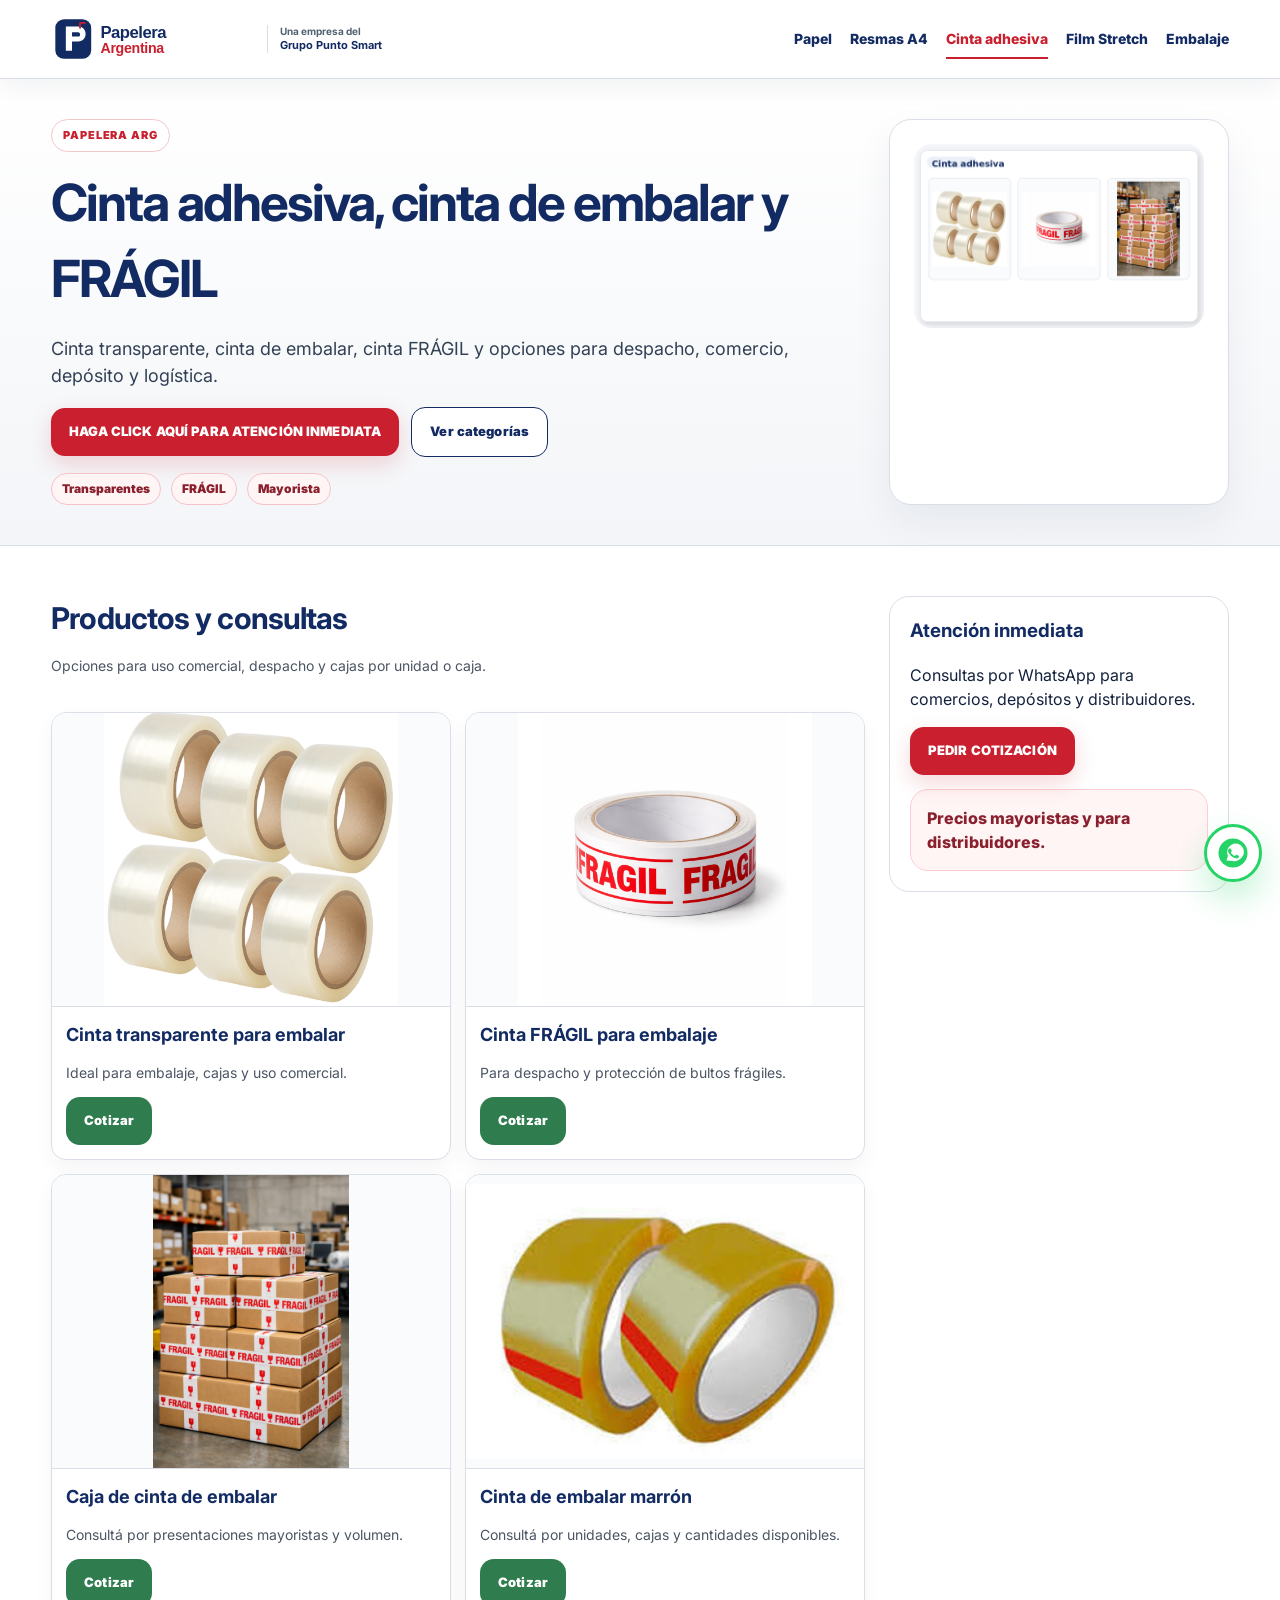
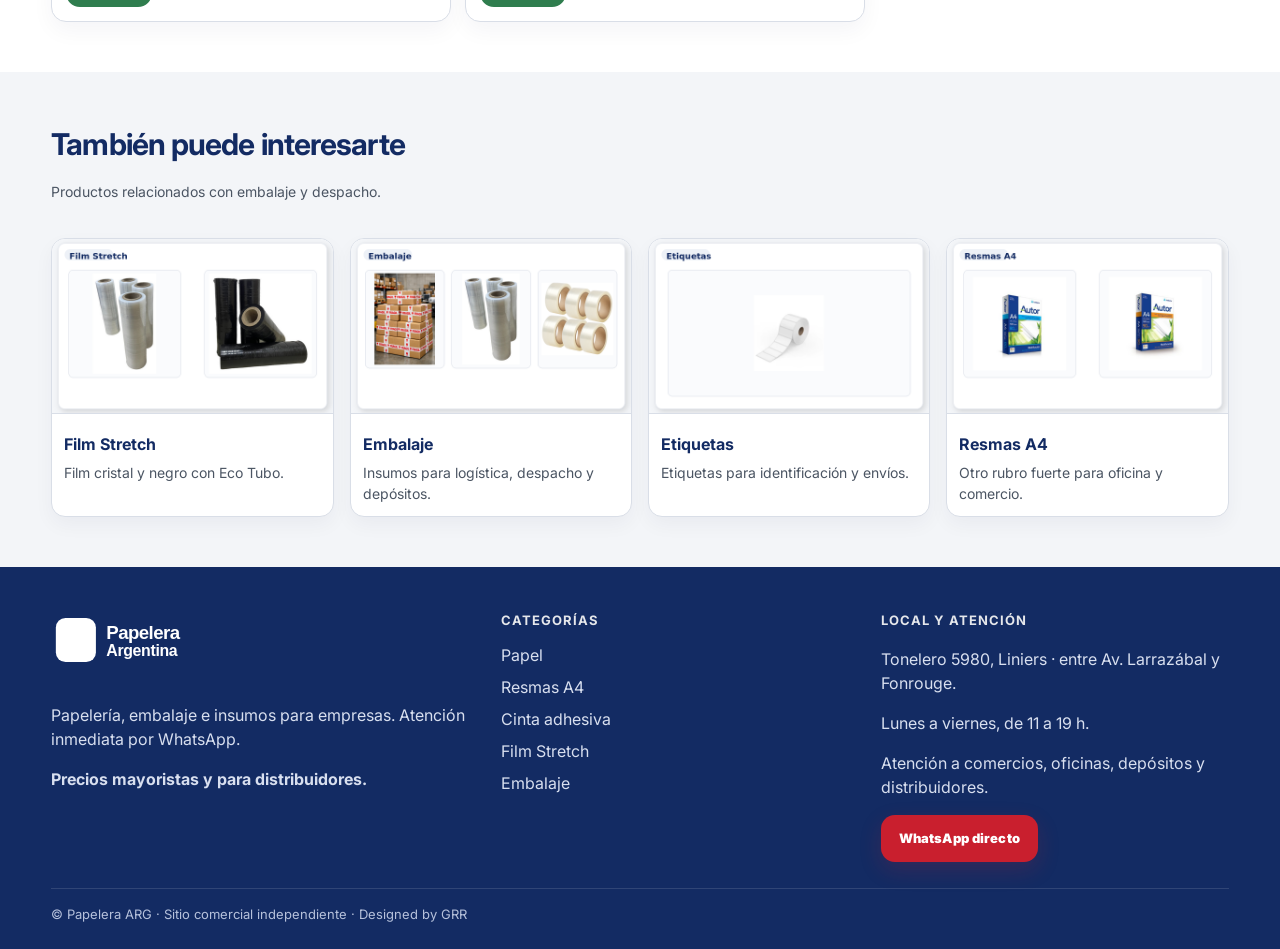
==== commit 560b7f91: "update" ====
--- a/cinta-adhesiva.html
+++ b/cinta-adhesiva.html
@@ -1,4 +1,4 @@
-<!doctype html><html lang="es-AR"><head><meta charset="utf-8"><meta name="viewport" content="width=device-width, initial-scale=1"><title>Cinta adhesiva, cinta de embalar y FRÁGIL | Papelera ARG</title><meta name="description" content="Cinta transparente, cinta de embalar y cinta FRÁGIL para cajas, despacho y depósito."><link rel="canonical" href="https://www.papelera-arg.com.ar/cinta-adhesiva.html"><meta property="og:title" content="Cinta adhesiva, cinta de embalar y FRÁGIL | Papelera ARG"><meta property="og:description" content="Cinta transparente, cinta de embalar y cinta FRÁGIL para cajas, despacho y depósito."><meta property="og:type" content="website"><link rel="icon" href="assets/img/favicon.svg" type="image/svg+xml"><link rel="preconnect" href="https://fonts.googleapis.com"><link rel="preconnect" href="https://fonts.gstatic.com" crossorigin><link href="https://fonts.googleapis.com/css2?family=Inter:wght@400;600;700;800;900&display=swap" rel="stylesheet"><link rel="stylesheet" href="assets/style.css"></head><body><header class="topbar"><div class="container nav"><a class="logo" href="index.html"><img src="assets/img/logo.svg" alt="Papelera ARG"></a><nav class="menu" data-menu><a class="" href="papel.html">Papel</a><a class="" href="resmas-a4.html">Resmas A4</a><a class="active" href="cinta-adhesiva.html">Cinta adhesiva</a><a class="" href="film-stretch.html">Film Stretch</a><a class="" href="embalaje.html">Embalaje</a></nav><button class="mobile-toggle" data-menu-toggle>Menú</button></div></header><main>
+<!doctype html><html lang="es-AR"><head><meta charset="utf-8"><meta name="viewport" content="width=device-width, initial-scale=1"><title>Cinta adhesiva, cinta de embalar y FRÁGIL | Papelera ARG</title><meta name="description" content="Cinta transparente, cinta de embalar y cinta FRÁGIL para cajas, despacho y depósito."><link rel="canonical" href="https://www.papelera-arg.com.ar/cinta-adhesiva.html"><meta property="og:title" content="Cinta adhesiva, cinta de embalar y FRÁGIL | Papelera ARG"><meta property="og:description" content="Cinta transparente, cinta de embalar y cinta FRÁGIL para cajas, despacho y depósito."><meta property="og:type" content="website"><link rel="icon" href="assets/img/favicon.svg" type="image/svg+xml"><link rel="preconnect" href="https://fonts.googleapis.com"><link rel="preconnect" href="https://fonts.gstatic.com" crossorigin><link href="https://fonts.googleapis.com/css2?family=Inter:wght@400;600;700;800;900&display=swap" rel="stylesheet"><link rel="stylesheet" href="assets/style.css"></head><body><header class="topbar"><div class="container nav"><div class="brand-lockup"><a class="logo" href="index.html"><img src="assets/img/logo.svg" alt="Papelera Argentina"></a><span class="group-note">Una empresa del<strong>Grupo Punto Smart</strong></span></div><nav class="menu" data-menu><a class="" href="papel.html">Papel</a><a class="" href="resmas-a4.html">Resmas A4</a><a class="active" href="cinta-adhesiva.html">Cinta adhesiva</a><a class="" href="film-stretch.html">Film Stretch</a><a class="" href="embalaje.html">Embalaje</a></nav><button class="mobile-toggle" data-menu-toggle>Menú</button></div></header><main>
 <section class="page-hero"><div class="container content-grid"><div><span class="kicker">Papelera ARG</span><h1>Cinta adhesiva, cinta de embalar y FRÁGIL</h1><p>Cinta transparente, cinta de embalar, cinta FRÁGIL y opciones para despacho, comercio, depósito y logística.</p><div class="hero-actions"><a class="btn primary" href="https://wa.me/5491159468220?text=Hola%2C%20vengo%20de%20Papelera%20ARG.%20Quiero%20cotizar%20cinta%20adhesiva." target="_blank">HAGA CLICK AQUÍ PARA ATENCIÓN INMEDIATA</a><a class="btn outline" href="index.html#productos">Ver categorías</a></div><div class="quick-links"><span class="tag">Transparentes</span><span class="tag">FRÁGIL</span><span class="tag">Mayorista</span></div></div><div class="hero-visual"><img src="assets/img/cintas-card.png" alt="Cinta adhesiva"></div></div></section>
 <section class="section"><div class="container content-grid"><div><div class="section-head"><div><h2>Productos y consultas</h2><p>Opciones para uso comercial, despacho y cajas por unidad o caja.</p></div></div><div class="product-grid"><div class="card product-card-image"><img src="assets/img/tape_transparent.png" alt="Cinta transparente"><div class="product"><h3>Cinta transparente para embalar</h3><p>Ideal para embalaje, cajas y uso comercial.</p><a class="btn green" href="https://wa.me/5491159468220?text=Hola%2C%20Quiero%20cotizar%20Cinta%20transparente%20para%20embalar" target="_blank">Cotizar</a></div></div><div class="card product-card-image"><img src="assets/img/fragil_roll.png" alt="Cinta FRÁGIL"><div class="product"><h3>Cinta FRÁGIL para embalaje</h3><p>Para despacho y protección de bultos frágiles.</p><a class="btn green" href="https://wa.me/5491159468220?text=Hola%2C%20Quiero%20cotizar%20Cinta%20FR%C3%81GIL%20para%20embalaje" target="_blank">Cotizar</a></div></div><div class="card product-card-image"><img src="assets/img/fragil_boxes.png" alt="Cajas con cinta frágil"><div class="product"><h3>Caja de cinta de embalar</h3><p>Consultá por presentaciones mayoristas y volumen.</p><a class="btn green" href="https://wa.me/5491159468220?text=Hola%2C%20Quiero%20cotizar%20caja%20de%20cinta%20de%20embalar" target="_blank">Cotizar</a></div></div><div class="card product-card-image"><img src="assets/img/cinta-embalar.jpg" alt="Cinta de embalar marrón" loading="lazy"><div class="product"><h3>Cinta de embalar marrón</h3><p>Consultá por unidades, cajas y cantidades disponibles.</p><a class="btn green" href="https://wa.me/5491159468220?text=Hola%2C%20Quiero%20cotizar%20Cinta%20de%20embalar%20marr%C3%B3n" target="_blank">Cotizar</a></div></div></div></div><aside class="sidebox"><h3>Atención inmediata</h3><p>Consultas por WhatsApp para comercios, depósitos y distribuidores.</p><a class="btn primary" href="https://wa.me/5491159468220?text=Hola%2C%20vengo%20de%20Papelera%20ARG.%20Quiero%20cotizar%20cinta%20adhesiva." target="_blank">PEDIR COTIZACIÓN</a><div style="height:14px"></div><div class="notice">Precios mayoristas y para distribuidores.</div></aside></div></section>
 <section class="section alt"><div class="container"><div class="section-head"><div><h2>También puede interesarte</h2><p>Productos relacionados con embalaje y despacho.</p></div></div><div class="mini-grid"><div class="mini-card"><img src="assets/img/film-card.png" alt="Film Stretch"><div class="body"><h3>Film Stretch</h3><p>Film cristal y negro con Eco Tubo.</p></div></div><div class="mini-card"><img src="assets/img/embalaje-card.png" alt="Embalaje"><div class="body"><h3>Embalaje</h3><p>Insumos para logística, despacho y depósitos.</p></div></div><div class="mini-card"><img src="assets/img/labels-card.png" alt="Etiquetas"><div class="body"><h3>Etiquetas</h3><p>Etiquetas para identificación y envíos.</p></div></div><div class="mini-card"><img src="assets/img/resmas-card.png" alt="Resmas"><div class="body"><h3>Resmas A4</h3><p>Otro rubro fuerte para oficina y comercio.</p></div></div></div></div></section>
--- a/assets/style.css
+++ b/assets/style.css
@@ -19,8 +19,11 @@
 img{max-width:100%}
 .container{width:min(1180px,92%);margin:auto}
 .topbar{position:sticky;top:0;z-index:50;background:#fff;border-bottom:1px solid var(--line);box-shadow:0 8px 24px rgba(20,33,61,.06)}
-.nav{min-height:78px;display:flex;align-items:center;gap:22px}
-.logo img{height:54px;display:block}
+.nav{min-height:78px;display:flex;align-items:center;gap:18px}
+.brand-lockup{display:flex;align-items:center;gap:12px;flex-shrink:0}
+.logo img{height:52px;display:block}
+.group-note{padding-left:12px;border-left:1px solid var(--line);font-size:10px;line-height:1.3;color:#526174;white-space:nowrap;font-weight:700}
+.group-note strong{display:block;color:var(--navy);font-size:11px}
 .menu{display:flex;gap:18px;margin-left:auto;font-weight:800;font-size:14px}
 .menu a{padding:8px 0;color:var(--navy);border-bottom:2px solid transparent}
 .menu a:hover,.menu a.active{color:var(--red);border-color:var(--red)}
@@ -55,12 +58,12 @@
 .cols-5{grid-template-columns:repeat(5,1fr)}
 .cols-4{grid-template-columns:repeat(4,1fr)}
 .cols-3{grid-template-columns:repeat(3,1fr)}
-.card{background:#fff;border:1px solid var(--line);border-radius:20px;overflow:hidden;box-shadow:0 12px 28px rgba(20,33,61,.05)}
+.card{background:#fff;border:1px solid var(--line);border-radius:15px;overflow:hidden;box-shadow:0 9px 22px rgba(20,33,61,.045)}
 .cat-card{transition:.18s}
 .cat-card:hover{transform:translateY(-3px);box-shadow:0 18px 36px rgba(20,33,61,.10)}
-.cat-card img{width:100%;aspect-ratio:1.45/1;object-fit:cover;border-bottom:1px solid var(--line);background:#f8fafc}
-.cat-body,.product{padding:18px}
-.cat-body h3,.product h3{margin:0 0 8px;font-size:20px;color:var(--navy)}
+.cat-card img{width:100%;aspect-ratio:1.62/1;object-fit:cover;border-bottom:1px solid var(--line);background:#f8fafc}
+.cat-body,.product{padding:14px}
+.cat-body h3,.product h3{margin:0 0 6px;font-size:18px;color:var(--navy)}
 .tags{display:flex;gap:8px;flex-wrap:wrap;margin-top:10px}
 .tag{font-size:12px;background:#eef2ff;color:var(--navy);padding:6px 10px;border-radius:999px;font-weight:900;border:1px solid #d7def3}
 .secondary-strip{display:grid;grid-template-columns:repeat(4,1fr);gap:12px;margin-top:18px}
@@ -82,21 +85,21 @@
 .page-hero p{max-width:760px;color:#334155;font-size:18px}.content-grid{display:grid;grid-template-columns:1fr 340px;gap:24px}.sidebox{background:#fff;border:1px solid var(--line);border-radius:20px;padding:20px;align-self:start;position:sticky;top:96px}.sidebox h3{color:var(--navy);margin-top:0}.notice{background:#fff5f5;border:1px solid #fecdd3;border-radius:18px;padding:16px;color:#8a1f2d;font-weight:800}
 .quick-links{display:flex;flex-wrap:wrap;gap:10px;margin-top:16px}
 .quick-links .tag{background:#fff5f5;color:#8a1f2d;border-color:#f5c2cb}
-@media(max-width:980px){.hero-grid,.eco-box,.content-grid{grid-template-columns:1fr}.cols-5,.cols-4{grid-template-columns:repeat(2,1fr)}.cols-3,.branch-grid,.footer-grid,.trust-row,.secondary-strip{grid-template-columns:1fr}.nav{gap:12px}.logo img{height:46px}.menu{gap:12px;font-size:12px}.btn{padding:12px 14px}.hero h1{font-size:42px}.lead{font-size:17px}}
+@media(max-width:980px){.hero-grid,.eco-box,.content-grid{grid-template-columns:1fr}.cols-5,.cols-4{grid-template-columns:repeat(2,1fr)}.cols-3,.branch-grid,.footer-grid,.trust-row,.secondary-strip{grid-template-columns:1fr}.nav{gap:10px}.logo img{height:46px}.group-note{font-size:9px;padding-left:9px}.group-note strong{font-size:10px}.menu{gap:12px;font-size:12px}.btn{padding:12px 14px}.hero h1{font-size:42px}.lead{font-size:17px}}
 @media(max-width:760px){.menu{display:none;position:absolute;left:4%;right:4%;top:78px;background:#fff;border:1px solid var(--line);border-radius:18px;padding:14px;box-shadow:0 18px 45px rgba(15,23,42,.12)}.menu.open{display:grid}.mobile-toggle{display:block;margin-left:auto}}
-@media(max-width:540px){.cols-5,.cols-4{grid-template-columns:1fr}.hero{padding-top:34px}.section{padding:38px 0}.hero-actions{align-items:stretch}.hero-actions .btn{width:100%}.nav{min-height:72px}.menu{top:72px}.hero h1{font-size:36px}.eco-title{font-size:31px}.float-wa{width:54px;height:54px}.section-head h2{font-size:26px}.logo img{height:42px}.top-action .btn{font-size:10px;padding:9px 10px}.mobile-toggle{padding:8px 10px}}
+@media(max-width:540px){.cols-5,.cols-4{grid-template-columns:1fr}.hero{padding-top:34px}.section{padding:38px 0}.hero-actions{align-items:stretch}.hero-actions .btn{width:100%}.nav{min-height:68px;gap:7px}.menu{top:68px}.hero h1{font-size:36px}.eco-title{font-size:31px}.float-wa{width:54px;height:54px}.section-head h2{font-size:26px}.logo img{height:39px}.brand-lockup{gap:7px}.group-note{font-size:8px;padding-left:7px}.group-note strong{font-size:9px}.top-action .btn{font-size:10px;padding:9px 10px}.mobile-toggle{padding:8px 10px}}
 
 
 .hero-visual img,.hero-photo{width:100%;border-radius:18px;display:block}
 .mini-grid{display:grid;grid-template-columns:repeat(4,1fr);gap:16px}
-.mini-card{background:#fff;border:1px solid var(--line);border-radius:18px;overflow:hidden;box-shadow:0 10px 24px rgba(20,33,61,.05)}
-.mini-card img{width:100%;aspect-ratio:1.45/1;object-fit:cover;background:#fafbfc;border-bottom:1px solid var(--line)}
-.mini-card .body{padding:16px}.mini-card h3{margin:0 0 8px;font-size:19px;color:var(--navy)}
+.mini-card{background:#fff;border:1px solid var(--line);border-radius:14px;overflow:hidden;box-shadow:0 8px 19px rgba(20,33,61,.045)}
+.mini-card img{width:100%;aspect-ratio:1.6/1;object-fit:cover;background:#fafbfc;border-bottom:1px solid var(--line)}
+.mini-card .body{padding:12px}.mini-card h3{margin:0 0 6px;font-size:16px;color:var(--navy)}
 .mini-card p{margin:0;color:var(--muted);font-size:14px}
 .provider-band{background:var(--navy);color:#fff;padding:46px 0}.provider-band h2{margin:0 0 10px;font-size:34px;letter-spacing:-.03em}.provider-band p{max-width:820px;color:#dbe6ff}
 .provider-band .btn{margin-top:14px}
 .compare-image{border-radius:18px;border:1px solid #cfe1d4;box-shadow:0 16px 32px rgba(20,33,61,.08);width:100%;display:block}
-.product-grid{display:grid;grid-template-columns:repeat(2,1fr);gap:16px}.product-card-image{display:flex;flex-direction:column;overflow:hidden}.product-card-image img{width:100%;aspect-ratio:1.2/1;object-fit:contain;background:#fafbfc;border-bottom:1px solid var(--line)}
+.product-grid{display:grid;grid-template-columns:repeat(2,1fr);gap:14px}.product-card-image{display:flex;flex-direction:column;overflow:hidden}.product-card-image img{width:100%;aspect-ratio:1.35/1;object-fit:contain;background:#fafbfc;border-bottom:1px solid var(--line)}
 .page-list{display:grid;gap:12px;margin-top:14px}.page-list div{background:#fff;border:1px solid var(--line);border-left:4px solid var(--red);padding:13px 14px;border-radius:12px;font-weight:700;color:var(--navy)}
 .external-link{display:inline-flex;align-items:center;gap:10px;padding:12px 14px;border-radius:14px;background:#eef2ff;color:var(--navy);font-weight:800;margin-top:12px;border:1px solid #d7def3}
 .external-link:hover{background:#e5ebfb}
